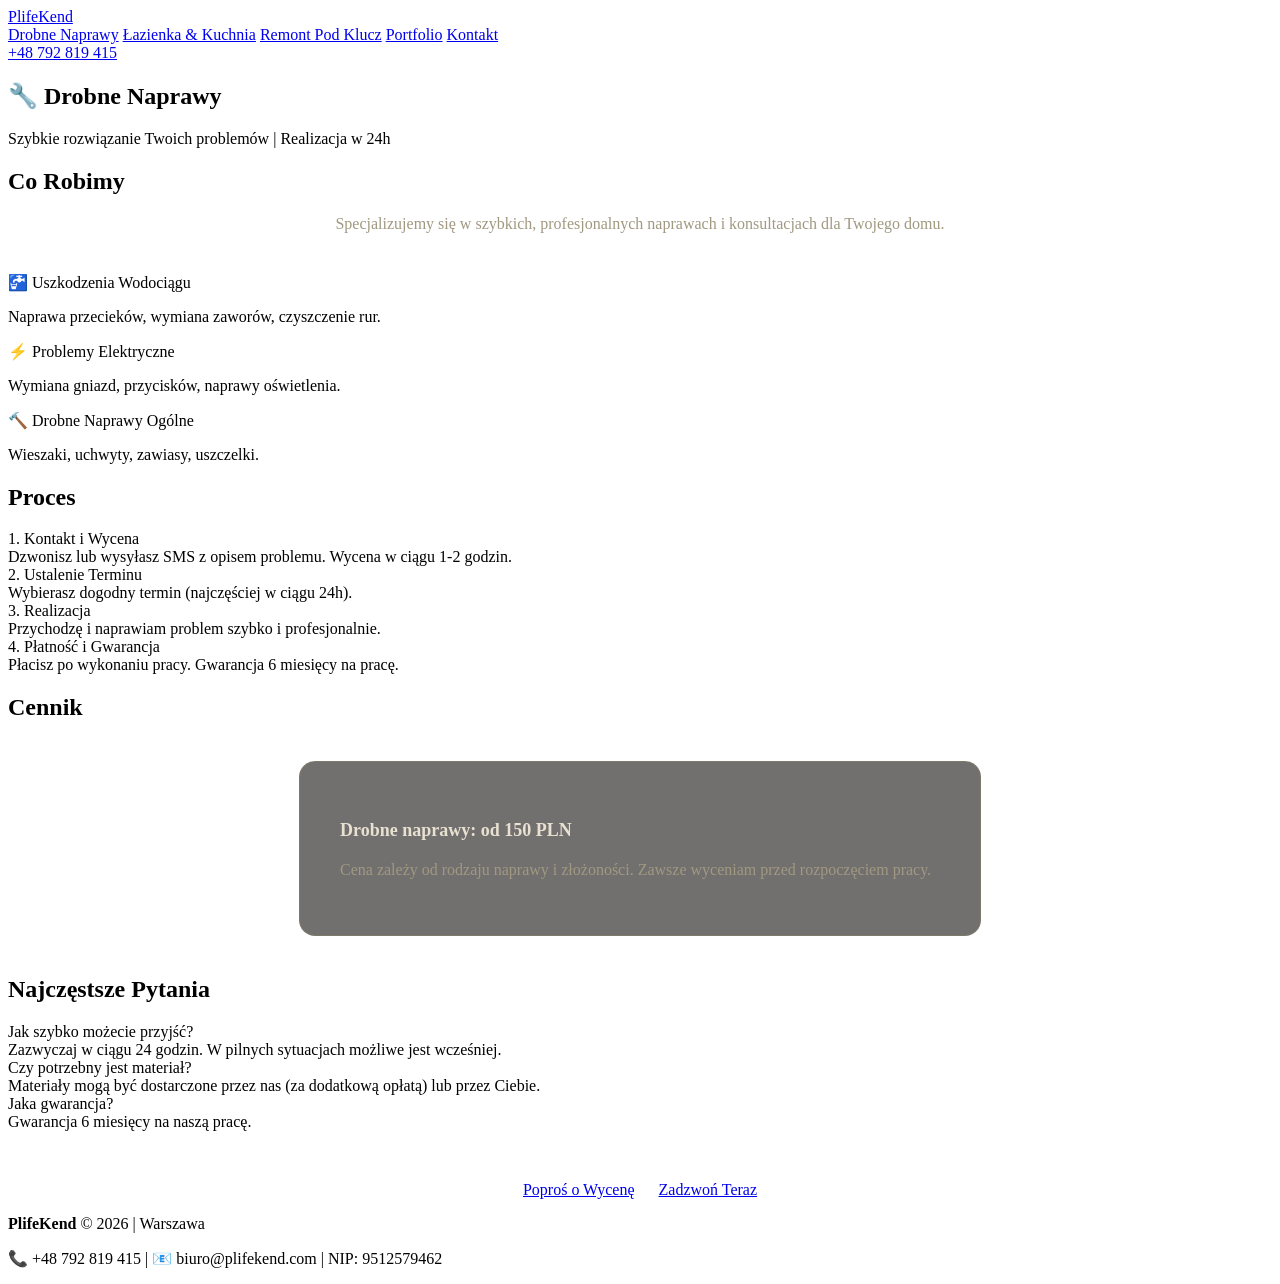
==== drobne-naprawy.html @ 86138bac "Add files via upload" ====
<!DOCTYPE html>
<html lang="pl">
<head>
  <meta charset="UTF-8">
  <meta name="viewport" content="width=device-width, initial-scale=1.0">
  <title>Drobne Naprawy - PlifeKend</title>
  <link rel="stylesheet" href="css/style.css">
</head>
<body>
  <header>
    <a href="index.html" class="logo">PlifeKend</a>
    <nav>
      <a href="drobne-naprawy.html" class="active">Drobne Naprawy</a>
      <a href="lazienka-kuchnia.html">Łazienka & Kuchnia</a>
      <a href="remont-pod-klucz.html">Remont Pod Klucz</a>
      <a href="portfolio.html">Portfolio</a>
      <a href="kontakt.html">Kontakt</a>
    </nav>
    <a href="tel:+48792819415" class="phone-header">+48 792 819 415</a>
  </header>

  <section class="hero">
    <h1>🔧 Drobne Naprawy</h1>
    <p class="hero-subtitle">Szybkie rozwiązanie Twoich problemów | Realizacja w 24h</p>
  </section>

  <div class="container">
    <h2 class="section-title">Co Robimy</h2>
    <p style="text-align: center; color: #a09880; font-size: 16px; margin-bottom: 40px;">
      Specjalizujemy się w szybkich, profesjonalnych naprawach i konsultacjach dla Twojego domu.
    </p>

    <div class="cards-grid">
      <div class="card">
        <div class="card-title">🚰 Uszkodzenia Wodociągu</div>
        <p class="card-desc">Naprawa przecieków, wymiana zaworów, czyszczenie rur.</p>
      </div>
      <div class="card">
        <div class="card-title">⚡ Problemy Elektryczne</div>
        <p class="card-desc">Wymiana gniazd, przycisków, naprawy oświetlenia.</p>
      </div>
      <div class="card">
        <div class="card-title">🔨 Drobne Naprawy Ogólne</div>
        <p class="card-desc">Wieszaki, uchwyty, zawiasy, uszczelki.</p>
      </div>
    </div>

    <h2 class="section-title">Proces</h2>
    <div class="timeline">
      <div class="timeline-item">
        <div class="timeline-item-title">1. Kontakt i Wycena</div>
        <div class="timeline-item-desc">Dzwonisz lub wysyłasz SMS z opisem problemu. Wycena w ciągu 1-2 godzin.</div>
      </div>
      <div class="timeline-item">
        <div class="timeline-item-title">2. Ustalenie Terminu</div>
        <div class="timeline-item-desc">Wybierasz dogodny termin (najczęściej w ciągu 24h).</div>
      </div>
      <div class="timeline-item">
        <div class="timeline-item-title">3. Realizacja</div>
        <div class="timeline-item-desc">Przychodzę i naprawiam problem szybko i profesjonalnie.</div>
      </div>
      <div class="timeline-item">
        <div class="timeline-item-title">4. Płatność i Gwarancja</div>
        <div class="timeline-item-desc">Płacisz po wykonaniu pracy. Gwarancja 6 miesięcy na pracę.</div>
      </div>
    </div>

    <h2 class="section-title">Cennik</h2>
    <div style="background: rgba(20,18,15,0.6); border: 1px solid rgba(197,165,90,0.15); border-radius: 16px; padding: 40px; margin: 40px auto; max-width: 600px;">
      <p style="color: #e8e0d0; font-size: 18px; font-weight: bold; margin-bottom: 20px;">Drobne naprawy: od 150 PLN</p>
      <p style="color: #a09880;">Cena zależy od rodzaju naprawy i złożoności. Zawsze wyceniam przed rozpoczęciem pracy.</p>
    </div>

    <h2 class="section-title">Najczęstsze Pytania</h2>
    <div class="faq">
      <div class="faq-item">
        <div class="faq-question">Jak szybko możecie przyjść?</div>
        <div class="faq-answer">Zazwyczaj w ciągu 24 godzin. W pilnych sytuacjach możliwe jest wcześniej.</div>
      </div>
      <div class="faq-item">
        <div class="faq-question">Czy potrzebny jest materiał?</div>
        <div class="faq-answer">Materiały mogą być dostarczone przez nas (za dodatkową opłatą) lub przez Ciebie.</div>
      </div>
      <div class="faq-item">
        <div class="faq-question">Jaka gwarancja?</div>
        <div class="faq-answer">Gwarancja 6 miesięcy na naszą pracę.</div>
      </div>
    </div>

    <div style="text-align: center; margin-top: 50px;">
      <a href="kontakt.html" class="btn">Poproś o Wycenę</a>
      <a href="tel:+48792819415" class="btn" style="margin-left: 20px;">Zadzwoń Teraz</a>
    </div>
  </div>

  <footer>
    <p><strong>PlifeKend</strong> © 2026 | Warszawa</p>
    <p>📞 +48 792 819 415 | 📧 biuro@plifekend.com | NIP: 9512579462</p>
  </footer>

  <script src="js/main.js"></script>
</body>
</html>
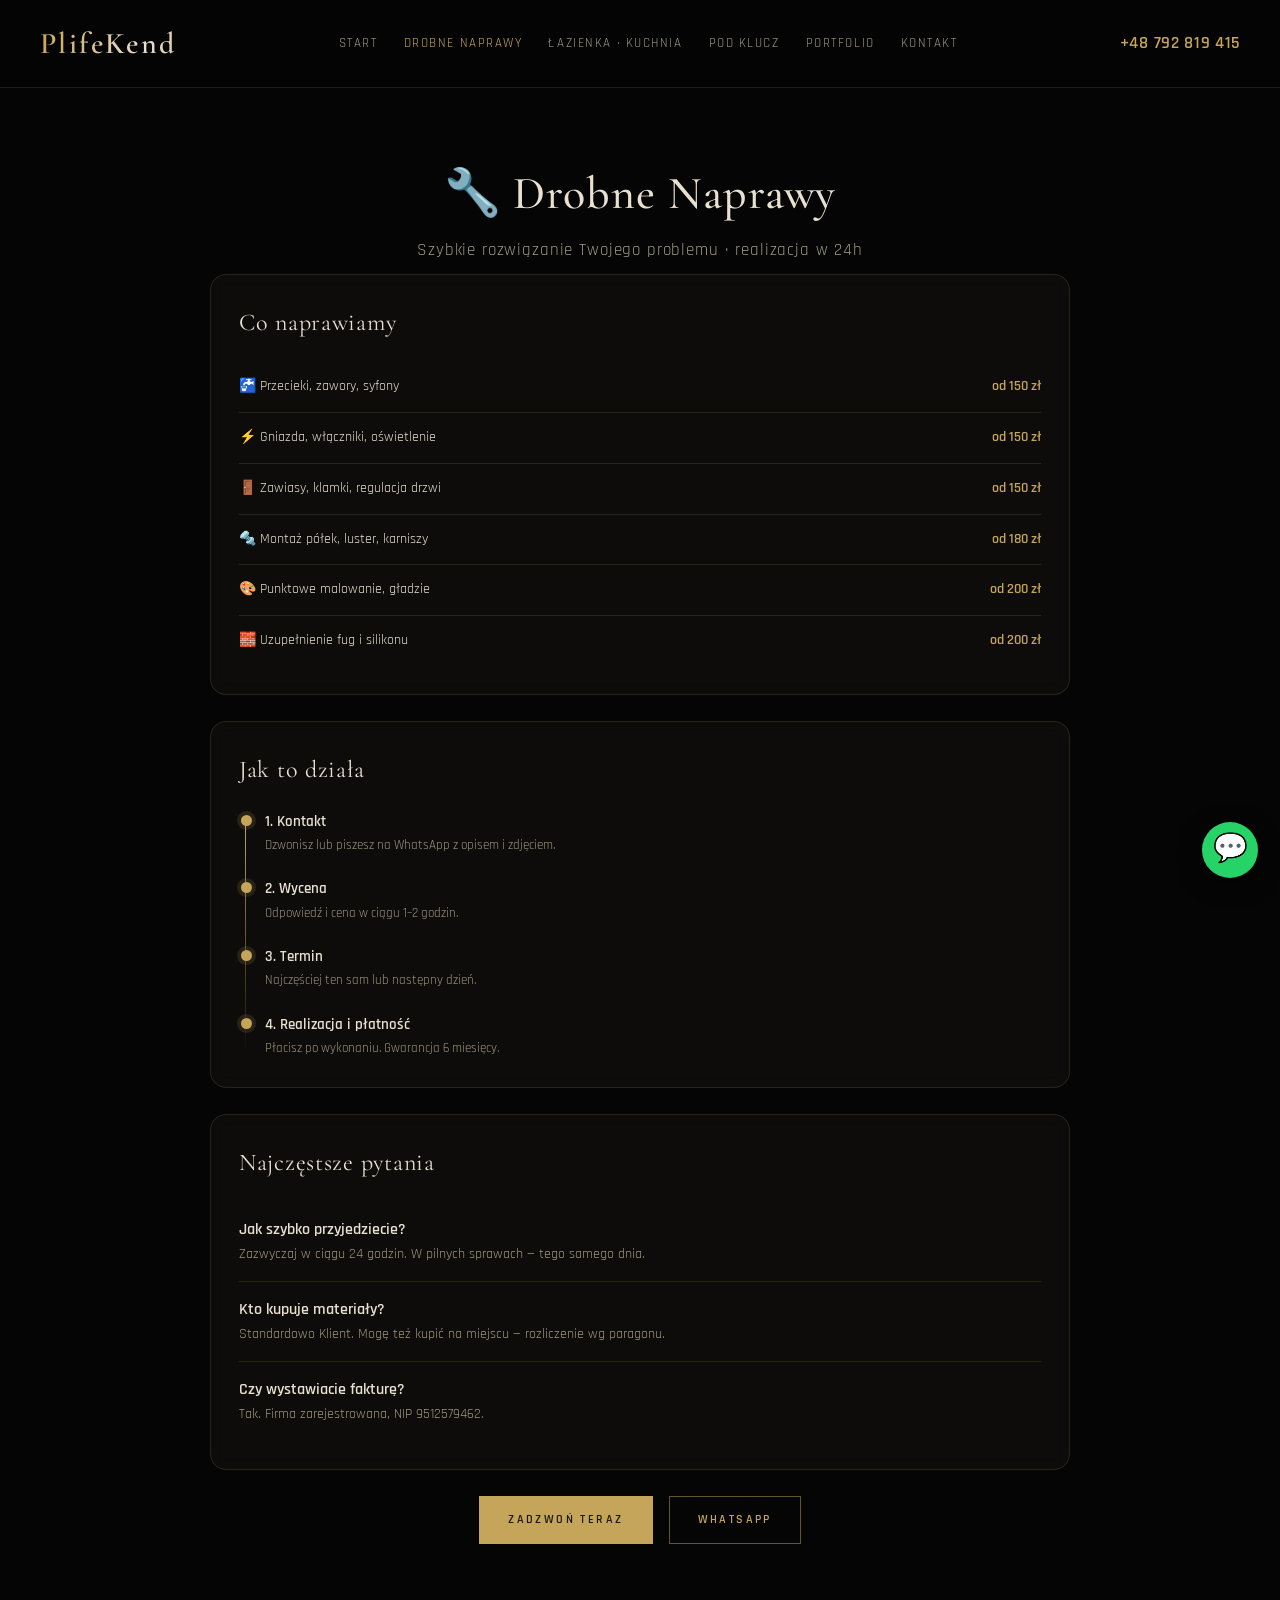
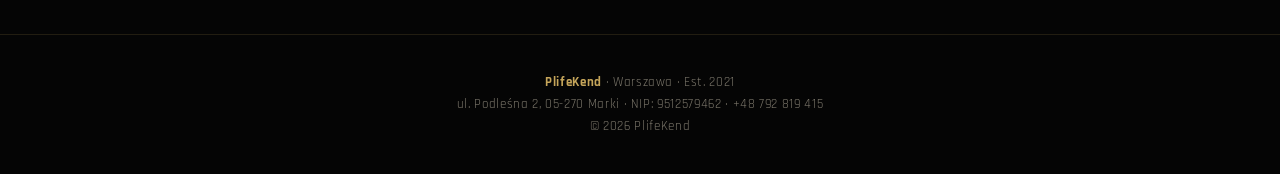
==== commit 80e80071: "Add files via upload" ====
--- a/drobne-naprawy.html
+++ b/drobne-naprawy.html
@@ -1,103 +1,262 @@
 <!DOCTYPE html>
 <html lang="pl">
 <head>
-  <meta charset="UTF-8">
-  <meta name="viewport" content="width=device-width, initial-scale=1.0">
-  <title>Drobne Naprawy - PlifeKend</title>
-  <link rel="stylesheet" href="css/style.css">
+<meta charset="UTF-8">
+<meta name="viewport" content="width=device-width, initial-scale=1.0">
+<title>Drobne Naprawy Warszawa — od 150 zł | PlifeKend</title>
+<meta name="description" content="Szybkie drobne naprawy w Warszawie. Realizacja w 24h. Od 150 zł. Gwarancja 6 miesięcy.">
+<meta property="og:title" content="PlifeKend — Remonty Łazienek i Mieszkań Warszawa">
+<meta property="og:description" content="Profesjonalne remonty łazienek i wykończenia mieszkań w Warszawie. 50+ zrealizowanych projektów.">
+<meta property="og:url" content="https://plifekend.com">
+<meta property="og:type" content="website">
+<link rel="preconnect" href="https://fonts.googleapis.com">
+<link rel="preconnect" href="https://fonts.gstatic.com" crossorigin>
+<link href="https://fonts.googleapis.com/css2?family=Cormorant+Garamond:wght@300;400;500;600;700&family=Rajdhani:wght@300;400;500;600;700&display=swap" rel="stylesheet">
+<script type="application/ld+json">
+{
+  "@context": "https://schema.org",
+  "@type": "HomeAndConstructionBusiness",
+  "name": "PlifeKend",
+  "address": {
+    "@type": "PostalAddress",
+    "streetAddress": "ul. Podleśna 2",
+    "addressLocality": "Marki",
+    "postalCode": "05-270",
+    "addressCountry": "PL"
+  },
+  "telephone": "+48792819415",
+  "url": "https://plifekend.com",
+  "priceRange": "$$",
+  "foundingDate": "2021"
+}
+</script>
+<style>
+*{margin:0;padding:0;box-sizing:border-box}
+:root{
+--bg:#050505;--gold:#c5a55a;--warm:#a09880;--light:#e8e0d0;
+--card:rgba(20,18,15,.6);--bd:rgba(197,165,90,.15);--bd2:rgba(197,165,90,.35)
+}
+html{scroll-behavior:smooth}
+body{background:var(--bg);color:var(--warm);font-family:'Rajdhani',sans-serif;font-size:16px;line-height:1.7;overflow-x:hidden}
+h1,h2,h3,.serif{font-family:'Cormorant Garamond',serif;font-weight:500}
+a{text-decoration:none;color:inherit}
+::-webkit-scrollbar{width:4px}
+::-webkit-scrollbar-track{background:transparent}
+::-webkit-scrollbar-thumb{background:rgba(197,165,90,.2);border-radius:2px}
+
+@keyframes gradient-x{0%,100%{background-position:0% 50%}50%{background-position:100% 50%}}
+@keyframes float{0%,100%{transform:translateY(0)}50%{transform:translateY(-12px)}}
+@keyframes pulse-glow{0%,100%{opacity:.35}50%{opacity:.8}}
+@keyframes spin-slow{from{transform:rotate(0)}to{transform:rotate(360deg)}}
+
+/* HEADER */
+header{position:sticky;top:0;z-index:200;background:rgba(5,5,5,.88);backdrop-filter:blur(14px);border-bottom:1px solid var(--bd);padding:18px 40px;display:flex;align-items:center;justify-content:space-between;gap:20px}
+.logo{font-family:'Cormorant Garamond',serif;font-size:30px;font-weight:600;letter-spacing:.08em;background:linear-gradient(90deg,#c5a55a,#e8e0d0,#c5a55a,#8a7a4a,#c5a55a);background-size:300% 100%;-webkit-background-clip:text;background-clip:text;-webkit-text-fill-color:transparent;animation:gradient-x 6s ease infinite}
+.nav{display:flex;gap:26px;align-items:center}
+.nav a{font-size:13px;letter-spacing:.12em;text-transform:uppercase;color:var(--warm);transition:.3s;white-space:nowrap}
+.nav a:hover,.nav a.active{color:var(--gold)}
+.hd-right{display:flex;align-items:center;gap:16px}
+.hd-phone{color:var(--gold);font-weight:600;font-size:17px;letter-spacing:.04em}
+.burger{display:none;background:none;border:none;color:var(--gold);font-size:26px;cursor:pointer}
+
+/* BUTTONS */
+.btn{display:inline-block;padding:13px 28px;border:1px solid rgba(197,165,90,.5);color:var(--gold);background:transparent;text-transform:uppercase;letter-spacing:.2em;font-size:12px;font-weight:600;font-family:'Rajdhani',sans-serif;cursor:pointer;transition:.35s}
+.btn:hover{background:var(--gold);color:#1a1814;border-color:var(--gold)}
+.btn-fill{background:var(--gold);color:#1a1814;border-color:var(--gold)}
+.btn-fill:hover{background:transparent;color:var(--gold)}
+
+/* LAYOUT */
+.wrap{max-width:1500px;margin:0 auto;padding:40px 40px 80px;display:grid;grid-template-columns:24% 1fr 24%;gap:34px;align-items:start}
+.col{display:flex;flex-direction:column;gap:28px}
+
+/* PANEL */
+.panel{background:var(--card);border:1px solid var(--bd);border-radius:16px;backdrop-filter:blur(10px);padding:28px}
+.panel-t{font-family:'Cormorant Garamond',serif;font-size:24px;color:var(--light);margin-bottom:18px;letter-spacing:.03em}
+
+/* HERO */
+.hero{text-align:center;padding:50px 0 20px}
+.hero h1{font-size:60px;line-height:1.12;color:var(--light);letter-spacing:.02em}
+.hero h1 span{display:block;background:linear-gradient(90deg,#c5a55a,#e8e0d0,#c5a55a);background-size:250% 100%;-webkit-background-clip:text;background-clip:text;-webkit-text-fill-color:transparent;animation:gradient-x 7s ease infinite}
+.hero-sub{margin-top:16px;font-size:17px;letter-spacing:.05em}
+
+/* SPHERE */
+.sphere-row{display:flex;align-items:center;justify-content:center;gap:44px;margin:44px 0 30px}
+.avatar{text-align:center;animation:float 5s ease-in-out infinite}
+.avatar:nth-child(3){animation-delay:2.5s}
+.avatar-c{width:64px;height:64px;border-radius:50%;border:1px solid var(--bd2);background:radial-gradient(circle at 30% 30%,rgba(197,165,90,.25),rgba(20,18,15,.9));display:flex;align-items:center;justify-content:center;font-size:26px;margin:0 auto 10px}
+.avatar-l{font-size:11px;text-transform:uppercase;letter-spacing:.16em;color:var(--warm)}
+.sphere{position:relative;width:210px;height:210px;cursor:pointer}
+.sphere-core{position:absolute;inset:0;border-radius:50%;background:radial-gradient(circle at 34% 30%,#2a2620 0%,#0c0b09 55%,#000 100%);box-shadow:0 0 60px rgba(197,165,90,.25),inset 0 0 40px rgba(0,0,0,.9)}
+.ring{position:absolute;border:1px solid rgba(197,165,90,.3);border-radius:50%;animation:spin-slow 18s linear infinite}
+.ring.r1{inset:-14px;border-top-color:var(--gold)}
+.ring.r2{inset:-30px;animation-duration:28s;animation-direction:reverse;border-bottom-color:rgba(197,165,90,.55)}
+.star{position:absolute;width:2px;height:2px;background:#e8e0d0;border-radius:50%;animation:pulse-glow 3s ease-in-out infinite}
+.sphere-hover{position:absolute;inset:0;border-radius:50%;display:flex;align-items:center;justify-content:center;opacity:0;transition:.4s;background:rgba(5,5,5,.72);color:var(--gold);font-size:12px;text-transform:uppercase;letter-spacing:.16em;text-align:center;padding:20px}
+.sphere:hover .sphere-hover{opacity:1}
+
+/* SEGMENTS */
+.seg-grid{display:grid;grid-template-columns:repeat(auto-fit,minmax(230px,1fr));gap:22px;margin-top:20px}
+.seg{background:var(--card);border:1px solid var(--bd);border-radius:16px;padding:30px 24px;backdrop-filter:blur(10px);transition:.35s;display:flex;flex-direction:column}
+.seg:hover{border-color:var(--bd2);transform:translateY(-6px);box-shadow:0 14px 40px rgba(0,0,0,.5)}
+.seg-ic{font-size:32px;margin-bottom:12px}
+.seg-t{font-family:'Cormorant Garamond',serif;font-size:23px;color:var(--light);margin-bottom:6px}
+.seg-s{font-size:14px;margin-bottom:16px;min-height:44px}
+.seg-meta{font-size:13px;color:var(--warm);border-top:1px solid var(--bd);padding-top:14px;margin-bottom:14px}
+.seg-p{color:var(--gold);font-size:19px;font-weight:600;margin-bottom:18px}
+.seg .btn{margin-top:auto;text-align:center}
+
+/* SERVICE LIST */
+.srv{display:flex;justify-content:space-between;gap:12px;padding:13px 0;border-bottom:1px solid var(--bd);font-size:14px}
+.srv:last-child{border-bottom:none}
+.srv-n{color:var(--light)}
+.srv-p{color:var(--gold);white-space:nowrap;font-weight:600}
+
+/* PACKAGES */
+.pkg{position:relative;border:1px solid var(--bd);border-radius:12px;padding:20px;margin-bottom:16px;background:rgba(10,9,8,.5);transition:.3s}
+.pkg:hover{border-color:var(--bd2)}
+.pkg-n{font-family:'Cormorant Garamond',serif;font-size:20px;color:var(--light);letter-spacing:.14em;text-transform:uppercase}
+.pkg-pr{color:var(--gold);font-size:22px;font-weight:700;margin:6px 0 12px}
+.pkg ul{list-style:none;font-size:13px;line-height:1.9}
+.pkg li::before{content:"—  ";color:var(--gold)}
+.pkg-tag{position:absolute;top:-10px;right:14px;background:var(--gold);color:#1a1814;font-size:10px;font-weight:700;letter-spacing:.18em;padding:4px 10px;border-radius:3px;text-transform:uppercase}
+
+/* CALC */
+.calc label{display:block;color:var(--light);font-size:13px;text-transform:uppercase;letter-spacing:.12em;margin:18px 0 8px}
+.calc input[type=range]{width:100%;accent-color:var(--gold);cursor:pointer}
+.calc select{width:100%;padding:12px;background:rgba(160,152,128,.05);border:1px solid var(--bd);color:var(--light);border-radius:6px;font-family:'Rajdhani',sans-serif;font-size:15px}
+.calc-out{margin-top:24px;text-align:center;border-top:1px solid var(--bd);padding-top:20px}
+.calc-out small{font-size:11px;text-transform:uppercase;letter-spacing:.2em}
+.calc-out div{font-family:'Cormorant Garamond',serif;font-size:40px;color:var(--gold);font-weight:600;margin-top:6px}
+
+/* PORTFOLIO */
+.pf{display:grid;grid-template-columns:1fr 1fr;gap:12px}
+.pf-i{position:relative;aspect-ratio:1;border-radius:10px;overflow:hidden;border:1px solid var(--bd);cursor:pointer}
+.pf-i img{width:100%;height:100%;object-fit:cover;filter:grayscale(.4) brightness(.75);transition:.5s}
+.pf-i:hover img{filter:none;transform:scale(1.08)}
+.pf-o{position:absolute;inset:0;background:linear-gradient(transparent 45%,rgba(5,5,5,.9));display:flex;align-items:flex-end;padding:12px;font-size:12px;text-transform:uppercase;letter-spacing:.14em;color:var(--light)}
+
+/* TIMELINE */
+.tl{position:relative;padding-left:26px}
+.tl::before{content:"";position:absolute;left:6px;top:8px;bottom:8px;width:1px;background:linear-gradient(var(--gold),transparent)}
+.tl-i{position:relative;padding-bottom:20px}
+.tl-i::before{content:"";position:absolute;left:-24px;top:6px;width:11px;height:11px;border-radius:50%;background:var(--gold);box-shadow:0 0 0 4px rgba(197,165,90,.14)}
+.tl-t{color:var(--light);font-size:15px;font-weight:600}
+.tl-d{font-size:13px}
+
+/* SOCIAL / CARD */
+.vcard{text-align:center}
+.vcard-n{font-family:'Cormorant Garamond',serif;font-size:24px;color:var(--light)}
+.vcard-r{font-size:12px;text-transform:uppercase;letter-spacing:.2em;margin-bottom:14px}
+.vcard-p{display:block;font-size:24px;color:var(--gold);font-weight:600;margin-bottom:18px}
+.soc{display:flex;flex-direction:column;gap:10px;font-size:14px}
+.soc a{padding:9px 0;border-bottom:1px solid var(--bd);transition:.3s;display:flex;justify-content:space-between}
+.soc a:hover{color:var(--gold);padding-left:6px}
+
+/* WHATSAPP */
+.wa{position:fixed;right:22px;bottom:22px;z-index:300;width:56px;height:56px;border-radius:50%;background:#25D366;display:flex;align-items:center;justify-content:center;font-size:28px;box-shadow:0 6px 22px rgba(0,0,0,.5);transition:.3s}
+.wa:hover{transform:scale(1.1)}
+
+/* FOOTER */
+footer{border-top:1px solid var(--bd);padding:36px 40px;text-align:center;font-size:13px;color:#7d786c;letter-spacing:.05em}
+footer strong{color:var(--gold)}
+
+/* MOBILE */
+@media(max-width:1100px){
+.wrap{grid-template-columns:1fr;padding:24px 18px 90px}
+.nav{display:none;position:absolute;top:100%;left:0;right:0;background:rgba(5,5,5,.98);flex-direction:column;padding:20px;gap:16px;border-bottom:1px solid var(--bd)}
+.nav.open{display:flex}
+.burger{display:block}
+header{position:sticky;padding:14px 18px}
+.logo{font-size:24px}
+.hd-phone{font-size:15px}
+.hero h1{font-size:36px}
+.sphere-row{flex-direction:column;gap:26px}
+.sphere{width:170px;height:170px}
+.pf{grid-template-columns:1fr 1fr}
+}
+</style>
 </head>
 <body>
-  <header>
-    <a href="index.html" class="logo">PlifeKend</a>
-    <nav>
-      <a href="drobne-naprawy.html" class="active">Drobne Naprawy</a>
-      <a href="lazienka-kuchnia.html">Łazienka & Kuchnia</a>
-      <a href="remont-pod-klucz.html">Remont Pod Klucz</a>
-      <a href="portfolio.html">Portfolio</a>
-      <a href="kontakt.html">Kontakt</a>
-    </nav>
-    <a href="tel:+48792819415" class="phone-header">+48 792 819 415</a>
-  </header>
-
-  <section class="hero">
-    <h1>🔧 Drobne Naprawy</h1>
-    <p class="hero-subtitle">Szybkie rozwiązanie Twoich problemów | Realizacja w 24h</p>
-  </section>
-
-  <div class="container">
-    <h2 class="section-title">Co Robimy</h2>
-    <p style="text-align: center; color: #a09880; font-size: 16px; margin-bottom: 40px;">
-      Specjalizujemy się w szybkich, profesjonalnych naprawach i konsultacjach dla Twojego domu.
-    </p>
-
-    <div class="cards-grid">
-      <div class="card">
-        <div class="card-title">🚰 Uszkodzenia Wodociągu</div>
-        <p class="card-desc">Naprawa przecieków, wymiana zaworów, czyszczenie rur.</p>
-      </div>
-      <div class="card">
-        <div class="card-title">⚡ Problemy Elektryczne</div>
-        <p class="card-desc">Wymiana gniazd, przycisków, naprawy oświetlenia.</p>
-      </div>
-      <div class="card">
-        <div class="card-title">🔨 Drobne Naprawy Ogólne</div>
-        <p class="card-desc">Wieszaki, uchwyty, zawiasy, uszczelki.</p>
-      </div>
-    </div>
-
-    <h2 class="section-title">Proces</h2>
-    <div class="timeline">
-      <div class="timeline-item">
-        <div class="timeline-item-title">1. Kontakt i Wycena</div>
-        <div class="timeline-item-desc">Dzwonisz lub wysyłasz SMS z opisem problemu. Wycena w ciągu 1-2 godzin.</div>
-      </div>
-      <div class="timeline-item">
-        <div class="timeline-item-title">2. Ustalenie Terminu</div>
-        <div class="timeline-item-desc">Wybierasz dogodny termin (najczęściej w ciągu 24h).</div>
-      </div>
-      <div class="timeline-item">
-        <div class="timeline-item-title">3. Realizacja</div>
-        <div class="timeline-item-desc">Przychodzę i naprawiam problem szybko i profesjonalnie.</div>
-      </div>
-      <div class="timeline-item">
-        <div class="timeline-item-title">4. Płatność i Gwarancja</div>
-        <div class="timeline-item-desc">Płacisz po wykonaniu pracy. Gwarancja 6 miesięcy na pracę.</div>
-      </div>
-    </div>
-
-    <h2 class="section-title">Cennik</h2>
-    <div style="background: rgba(20,18,15,0.6); border: 1px solid rgba(197,165,90,0.15); border-radius: 16px; padding: 40px; margin: 40px auto; max-width: 600px;">
-      <p style="color: #e8e0d0; font-size: 18px; font-weight: bold; margin-bottom: 20px;">Drobne naprawy: od 150 PLN</p>
-      <p style="color: #a09880;">Cena zależy od rodzaju naprawy i złożoności. Zawsze wyceniam przed rozpoczęciem pracy.</p>
-    </div>
-
-    <h2 class="section-title">Najczęstsze Pytania</h2>
-    <div class="faq">
-      <div class="faq-item">
-        <div class="faq-question">Jak szybko możecie przyjść?</div>
-        <div class="faq-answer">Zazwyczaj w ciągu 24 godzin. W pilnych sytuacjach możliwe jest wcześniej.</div>
-      </div>
-      <div class="faq-item">
-        <div class="faq-question">Czy potrzebny jest materiał?</div>
-        <div class="faq-answer">Materiały mogą być dostarczone przez nas (za dodatkową opłatą) lub przez Ciebie.</div>
-      </div>
-      <div class="faq-item">
-        <div class="faq-question">Jaka gwarancja?</div>
-        <div class="faq-answer">Gwarancja 6 miesięcy na naszą pracę.</div>
-      </div>
-    </div>
-
-    <div style="text-align: center; margin-top: 50px;">
-      <a href="kontakt.html" class="btn">Poproś o Wycenę</a>
-      <a href="tel:+48792819415" class="btn" style="margin-left: 20px;">Zadzwoń Teraz</a>
-    </div>
+
+<header>
+  <a href="index.html" class="logo">PlifeKend</a>
+  <nav class="nav" id="nav">
+    <a href="index.html">Start</a>
+    <a href="drobne-naprawy.html" class="active">Drobne Naprawy</a>
+    <a href="lazienka-kuchnia.html">Łazienka · Kuchnia</a>
+    <a href="remont-pod-klucz.html">Pod Klucz</a>
+    <a href="portfolio.html">Portfolio</a>
+    <a href="kontakt.html">Kontakt</a>
+  </nav>
+  <div class="hd-right">
+    <a href="tel:+48792819415" class="hd-phone">+48 792 819 415</a>
+    <button class="burger" onclick="document.getElementById('nav').classList.toggle('open')">☰</button>
   </div>
-
-  <footer>
-    <p><strong>PlifeKend</strong> © 2026 | Warszawa</p>
-    <p>📞 +48 792 819 415 | 📧 biuro@plifekend.com | NIP: 9512579462</p>
-  </footer>
-
-  <script src="js/main.js"></script>
+</header>
+
+
+<div style="max-width:900px;margin:0 auto;padding:40px 20px 90px">
+ <div class="hero" style="padding:40px 0 10px">
+  <h1 style="font-size:46px">🔧 Drobne Naprawy</h1>
+  <p class="hero-sub">Szybkie rozwiązanie Twojego problemu · realizacja w 24h</p>
+ </div>
+
+ <div class="panel" style="margin-bottom:26px">
+  <div class="panel-t">Co naprawiamy</div>
+  <div class="srv"><span class="srv-n">🚰 Przecieki, zawory, syfony</span><span class="srv-p">od 150 zł</span></div>
+  <div class="srv"><span class="srv-n">⚡ Gniazda, włączniki, oświetlenie</span><span class="srv-p">od 150 zł</span></div>
+  <div class="srv"><span class="srv-n">🚪 Zawiasy, klamki, regulacja drzwi</span><span class="srv-p">od 150 zł</span></div>
+  <div class="srv"><span class="srv-n">🔩 Montaż półek, luster, karniszy</span><span class="srv-p">od 180 zł</span></div>
+  <div class="srv"><span class="srv-n">🎨 Punktowe malowanie, gładzie</span><span class="srv-p">od 200 zł</span></div>
+  <div class="srv"><span class="srv-n">🧱 Uzupełnienie fug i silikonu</span><span class="srv-p">od 200 zł</span></div>
+ </div>
+
+ <div class="panel" style="margin-bottom:26px">
+  <div class="panel-t">Jak to działa</div>
+  <div class="tl">
+   <div class="tl-i"><div class="tl-t">1. Kontakt</div><div class="tl-d">Dzwonisz lub piszesz na WhatsApp z opisem i zdjęciem.</div></div>
+   <div class="tl-i"><div class="tl-t">2. Wycena</div><div class="tl-d">Odpowiedź i cena w ciągu 1–2 godzin.</div></div>
+   <div class="tl-i"><div class="tl-t">3. Termin</div><div class="tl-d">Najczęściej ten sam lub następny dzień.</div></div>
+   <div class="tl-i" style="padding-bottom:0"><div class="tl-t">4. Realizacja i płatność</div><div class="tl-d">Płacisz po wykonaniu. Gwarancja 6 miesięcy.</div></div>
+  </div>
+ </div>
+
+ <div class="panel" style="margin-bottom:26px">
+  <div class="panel-t">Najczęstsze pytania</div>
+  <div style="border-bottom:1px solid var(--bd);padding:14px 0"><div style="color:var(--light);font-weight:600">Jak szybko przyjedziecie?</div><div style="font-size:14px">Zazwyczaj w ciągu 24 godzin. W pilnych sprawach — tego samego dnia.</div></div>
+  <div style="border-bottom:1px solid var(--bd);padding:14px 0"><div style="color:var(--light);font-weight:600">Kto kupuje materiały?</div><div style="font-size:14px">Standardowo Klient. Mogę też kupić na miejscu — rozliczenie wg paragonu.</div></div>
+  <div style="padding:14px 0"><div style="color:var(--light);font-weight:600">Czy wystawiacie fakturę?</div><div style="font-size:14px">Tak. Firma zarejestrowana, NIP 9512579462.</div></div>
+ </div>
+
+ <div style="text-align:center">
+  <a href="tel:+48792819415" class="btn btn-fill">Zadzwoń teraz</a>
+  <a href="https://wa.me/48792819415" target="_blank" class="btn" style="margin-left:12px">WhatsApp</a>
+ </div>
+</div>
+<a href="https://wa.me/48792819415" target="_blank" class="wa" aria-label="WhatsApp">💬</a>
+
+<footer>
+  <p><strong>PlifeKend</strong> · Warszawa · Est. 2021</p>
+  <p>ul. Podleśna 2, 05-270 Marki · NIP: 9512579462 · +48 792 819 415</p>
+  <p>© 2026 PlifeKend</p>
+</footer>
+
+<script>
+function calc(){
+  var a=document.getElementById('sr'), b=document.getElementById('ps');
+  if(!a||!b)return;
+  var s=+a.value, r=+b.value;
+  document.getElementById('sv').textContent=s;
+  document.getElementById('rv').textContent=(s*r).toLocaleString('pl-PL')+' zł';
+}
+var core=document.getElementById('core');
+if(core){
+  for(var i=0;i<26;i++){
+    var st=document.createElement('div');st.className='star';
+    st.style.left=(10+Math.random()*80)+'%';st.style.top=(10+Math.random()*80)+'%';
+    st.style.animationDelay=(Math.random()*3)+'s';core.appendChild(st);
+  }
+}
+</script>
 </body>
 </html>
